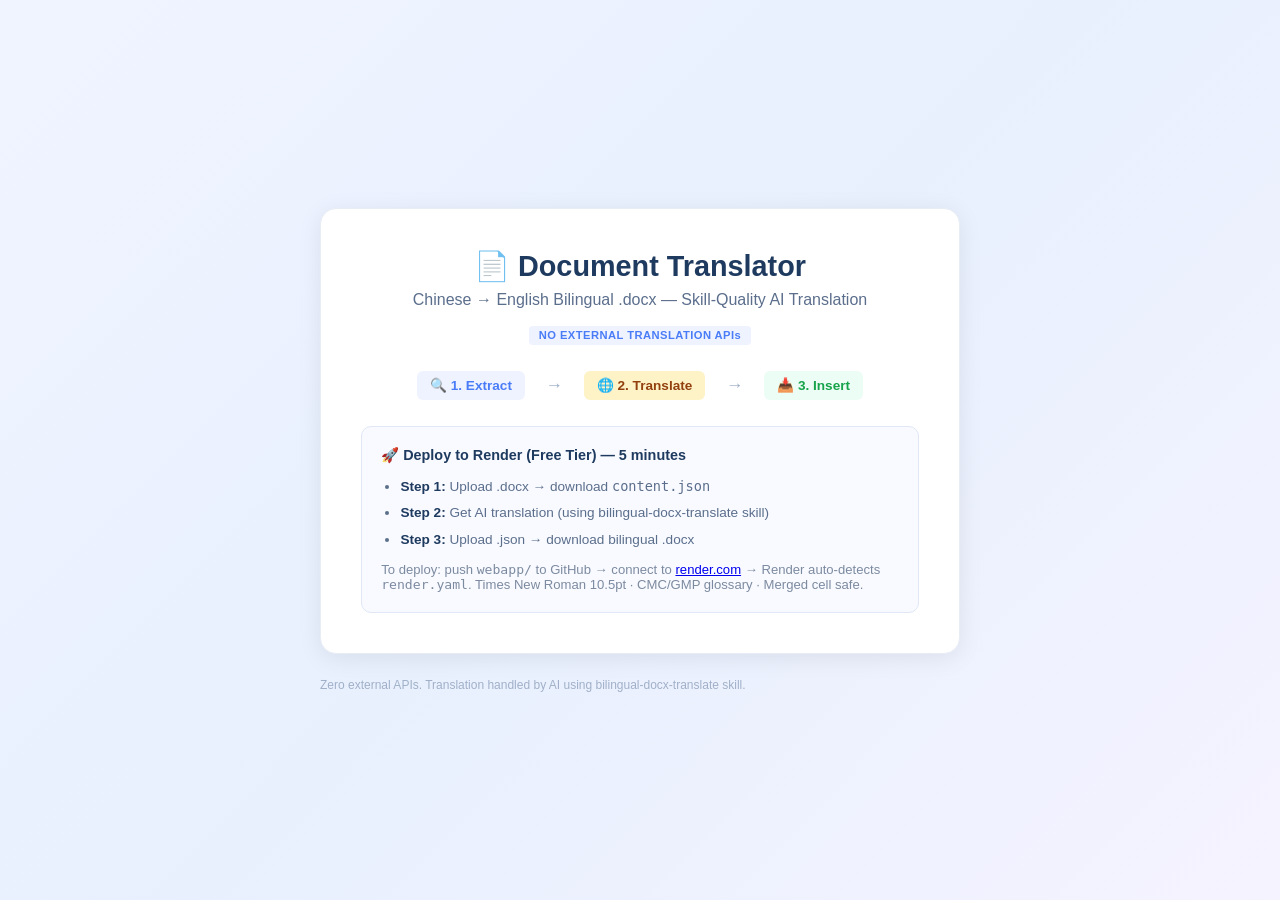
==== static-site/index.html @ 51e57ece "Bilingual Document Translator — CN→EN with CMC terminology verification" ====
<!DOCTYPE html>
<html lang="en">
<head>
    <meta charset="UTF-8">
    <meta name="viewport" content="width=device-width, initial-scale=1.0">
    <title>Document Translator — Deploy Guide</title>
    <style>
        * { box-sizing: border-box; margin: 0; padding: 0; }
        body {
            font-family: -apple-system, BlinkMacSystemFont, "Segoe UI", Roboto, "Helvetica Neue", Arial, sans-serif;
            background: linear-gradient(135deg, #f0f4ff 0%, #e8f0fe 50%, #f5f3ff 100%);
            color: #1a1a2e; min-height: 100vh; display: flex; align-items: center;
            justify-content: center; padding: 2rem 1rem;
        }
        .container { width: 100%; max-width: 640px; }
        .card { background: #fff; border-radius: 16px; padding: 2.5rem; box-shadow: 0 4px 24px rgba(0,0,0,0.08); border: 1px solid #e8edf5; text-align: center; margin-bottom: 1.5rem; }
        h1 { font-size: 1.8rem; font-weight: 700; color: #1e3a5f; margin-bottom: 0.5rem; }
        .subtitle { color: #5b6e8c; margin-bottom: 1rem; }
        .badge { display: inline-block; background: #eef3ff; color: #4a7cf7; font-size: 0.7rem; font-weight: 600;
            padding: 0.2rem 0.6rem; border-radius: 4px; letter-spacing: 0.04em; }
        .flow { display: flex; align-items: center; justify-content: center; gap: 0.5rem; margin: 1.5rem 0; flex-wrap: wrap; font-size: 0.85rem; font-weight: 600; }
        .flow span { padding: 0.4rem 0.8rem; border-radius: 6px; }
        .flow .s1 { background: #eef3ff; color: #4a7cf7; }
        .flow .s2 { background: #fef3c7; color: #92400e; }
        .flow .s3 { background: #ecfdf5; color: #16a34a; }
        .flow .arr { color: #a0b0c8; font-size: 1.1rem; }

        .info { text-align: left; background: #f8faff; border-radius: 10px; padding: 1.2rem; border: 1px solid #e0e8f5; }
        .info h3 { font-size: 0.9rem; color: #1e3a5f; margin-bottom: 0.75rem; }
        .info ul { padding-left: 1.2rem; }
        .info li { font-size: 0.85rem; color: #5b6e8c; margin-bottom: 0.4rem; line-height: 1.5; }
        .info li strong { color: #1e3a5f; }
        .btn {
            display: inline-block; padding: 0.75rem 2rem; background: #4a7cf7; color: #fff;
            border-radius: 8px; text-decoration: none; font-weight: 600; font-size: 0.95rem;
            transition: background 0.15s; margin-top: 1rem;
        }
        .btn:hover { background: #3a6ae0; }
        .footer { font-size: 0.75rem; color: #a0b0c8; margin-top: 1.5rem; }
    </style>
</head>
<body>
    <div class="container">
        <div class="card">
            <h1>&#x1F4C4; Document Translator</h1>
            <p class="subtitle">Chinese &#x2192; English Bilingual .docx &mdash; Skill-Quality AI Translation</p>
            <span class="badge">NO EXTERNAL TRANSLATION APIs</span>

            <div class="flow">
                <span class="s1">&#x1F50D; 1. Extract</span>
                <span class="arr">&#x2192;</span>
                <span class="s2">&#x1F310; 2. Translate</span>
                <span class="arr">&#x2192;</span>
                <span class="s3">&#x1F4E5; 3. Insert</span>
            </div>

            <div class="info">
                <h3>&#x1F680; Deploy to Render (Free Tier) &mdash; 5 minutes</h3>
                <ul>
                    <li><strong>Step 1:</strong> Upload .docx &rarr; download <code>content.json</code></li>
                    <li><strong>Step 2:</strong> Get AI translation (using bilingual-docx-translate skill)</li>
                    <li><strong>Step 3:</strong> Upload .json &rarr; download bilingual .docx</li>
                </ul>
                <p style="font-size:0.82rem;margin-top:0.75rem;color:#7c8aa0">
                    To deploy: push <code>webapp/</code> to GitHub &rarr; connect to <a href="https://render.com">render.com</a> &rarr; Render auto-detects <code>render.yaml</code>.
                    Times New Roman 10.5pt &middot; CMC/GMP glossary &middot; Merged cell safe.
                </p>
            </div>
        </div>
        <div class="footer">Zero external APIs. Translation handled by AI using bilingual-docx-translate skill.</div>
    </div>
</body>
</html>
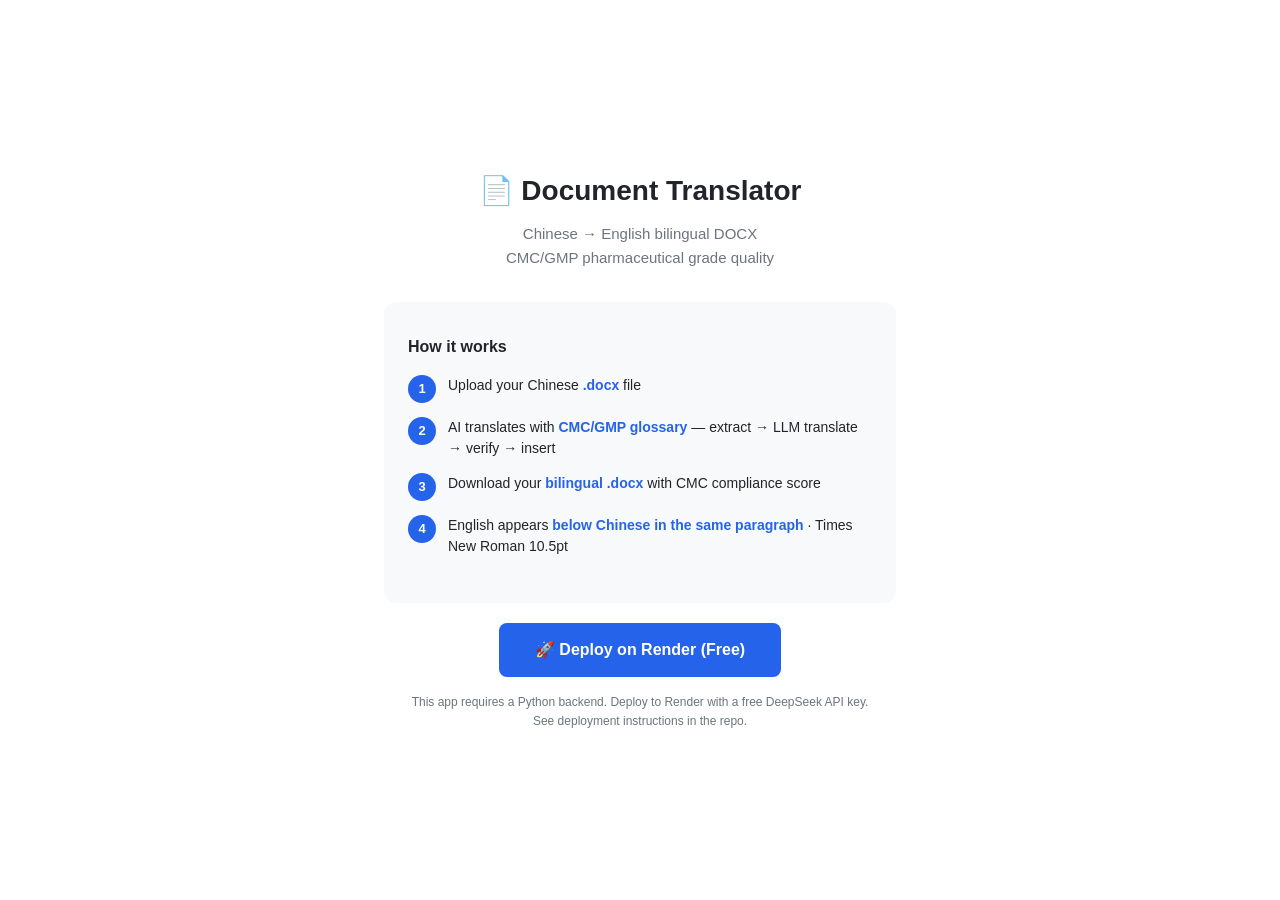
==== commit 82b71530: "Simplify to single-step flow: upload → auto translate → download" ====
--- a/static-site/index.html
+++ b/static-site/index.html
@@ -3,71 +3,103 @@
 <head>
     <meta charset="UTF-8">
     <meta name="viewport" content="width=device-width, initial-scale=1.0">
-    <title>Document Translator — Deploy Guide</title>
+    <title>Document Translator — Chinese → English Bilingual DOCX</title>
     <style>
-        * { box-sizing: border-box; margin: 0; padding: 0; }
+        :root {
+            --bg: #ffffff;
+            --card: #f8f9fa;
+            --border: #dee2e6;
+            --text: #212529;
+            --text-secondary: #6c757d;
+            --primary: #2563eb;
+            --radius: 12px;
+        }
+        * { margin: 0; padding: 0; box-sizing: border-box; }
         body {
-            font-family: -apple-system, BlinkMacSystemFont, "Segoe UI", Roboto, "Helvetica Neue", Arial, sans-serif;
-            background: linear-gradient(135deg, #f0f4ff 0%, #e8f0fe 50%, #f5f3ff 100%);
-            color: #1a1a2e; min-height: 100vh; display: flex; align-items: center;
-            justify-content: center; padding: 2rem 1rem;
+            font-family: -apple-system, BlinkMacSystemFont, 'Segoe UI', Roboto, sans-serif;
+            background: var(--bg);
+            color: var(--text);
+            line-height: 1.6;
+            min-height: 100vh;
+            display: flex;
+            align-items: center;
+            justify-content: center;
         }
-        .container { width: 100%; max-width: 640px; }
-        .card { background: #fff; border-radius: 16px; padding: 2.5rem; box-shadow: 0 4px 24px rgba(0,0,0,0.08); border: 1px solid #e8edf5; text-align: center; margin-bottom: 1.5rem; }
-        h1 { font-size: 1.8rem; font-weight: 700; color: #1e3a5f; margin-bottom: 0.5rem; }
-        .subtitle { color: #5b6e8c; margin-bottom: 1rem; }
-        .badge { display: inline-block; background: #eef3ff; color: #4a7cf7; font-size: 0.7rem; font-weight: 600;
-            padding: 0.2rem 0.6rem; border-radius: 4px; letter-spacing: 0.04em; }
-        .flow { display: flex; align-items: center; justify-content: center; gap: 0.5rem; margin: 1.5rem 0; flex-wrap: wrap; font-size: 0.85rem; font-weight: 600; }
-        .flow span { padding: 0.4rem 0.8rem; border-radius: 6px; }
-        .flow .s1 { background: #eef3ff; color: #4a7cf7; }
-        .flow .s2 { background: #fef3c7; color: #92400e; }
-        .flow .s3 { background: #ecfdf5; color: #16a34a; }
-        .flow .arr { color: #a0b0c8; font-size: 1.1rem; }
-
-        .info { text-align: left; background: #f8faff; border-radius: 10px; padding: 1.2rem; border: 1px solid #e0e8f5; }
-        .info h3 { font-size: 0.9rem; color: #1e3a5f; margin-bottom: 0.75rem; }
-        .info ul { padding-left: 1.2rem; }
-        .info li { font-size: 0.85rem; color: #5b6e8c; margin-bottom: 0.4rem; line-height: 1.5; }
-        .info li strong { color: #1e3a5f; }
+        .container { max-width: 560px; padding: 40px 24px; text-align: center; }
+        h1 { font-size: 28px; font-weight: 700; margin-bottom: 8px; }
+        .subtitle { color: var(--text-secondary); font-size: 15px; margin-bottom: 32px; }
+        .card {
+            background: var(--card);
+            border-radius: var(--radius);
+            padding: 32px 24px;
+            text-align: left;
+        }
+        .card h3 { font-size: 16px; margin-bottom: 16px; }
+        .step { display: flex; align-items: flex-start; gap: 12px; margin-bottom: 14px; }
+        .step-num {
+            width: 28px; height: 28px;
+            background: var(--primary);
+            color: white;
+            border-radius: 50%;
+            display: flex;
+            align-items: center;
+            justify-content: center;
+            font-size: 13px;
+            font-weight: 700;
+            flex-shrink: 0;
+        }
+        .step-text { font-size: 14px; line-height: 1.5; }
+        .step-text strong { color: var(--primary); }
         .btn {
-            display: inline-block; padding: 0.75rem 2rem; background: #4a7cf7; color: #fff;
-            border-radius: 8px; text-decoration: none; font-weight: 600; font-size: 0.95rem;
-            transition: background 0.15s; margin-top: 1rem;
+            display: inline-flex;
+            align-items: center;
+            gap: 8px;
+            padding: 14px 36px;
+            border: none;
+            border-radius: 8px;
+            font-size: 16px;
+            font-weight: 600;
+            cursor: pointer;
+            background: var(--primary);
+            color: white;
+            margin-top: 20px;
+            text-decoration: none;
         }
-        .btn:hover { background: #3a6ae0; }
-        .footer { font-size: 0.75rem; color: #a0b0c8; margin-top: 1.5rem; }
+        .btn:hover { background: #1d4ed8; }
+        .note {
+            margin-top: 16px;
+            font-size: 12px;
+            color: var(--text-secondary);
+        }
     </style>
 </head>
 <body>
-    <div class="container">
-        <div class="card">
-            <h1>&#x1F4C4; Document Translator</h1>
-            <p class="subtitle">Chinese &#x2192; English Bilingual .docx &mdash; Skill-Quality AI Translation</p>
-            <span class="badge">NO EXTERNAL TRANSLATION APIs</span>
+<div class="container">
+    <h1>📄 Document Translator</h1>
+    <p class="subtitle">Chinese → English bilingual DOCX<br>CMC/GMP pharmaceutical grade quality</p>
 
-            <div class="flow">
-                <span class="s1">&#x1F50D; 1. Extract</span>
-                <span class="arr">&#x2192;</span>
-                <span class="s2">&#x1F310; 2. Translate</span>
-                <span class="arr">&#x2192;</span>
-                <span class="s3">&#x1F4E5; 3. Insert</span>
-            </div>
+    <div class="card">
+        <h3>How it works</h3>
+        <div class="step">
+            <div class="step-num">1</div>
+            <div class="step-text">Upload your Chinese <strong>.docx</strong> file</div>
+        </div>
+        <div class="step">
+            <div class="step-num">2</div>
+            <div class="step-text">AI translates with <strong>CMC/GMP glossary</strong> — extract → LLM translate → verify → insert</div>
+        </div>
+        <div class="step">
+            <div class="step-num">3</div>
+            <div class="step-text">Download your <strong>bilingual .docx</strong> with CMC compliance score</div>
+        </div>
+        <div class="step">
+            <div class="step-num">4</div>
+            <div class="step-text">English appears <strong>below Chinese in the same paragraph</strong> · Times New Roman 10.5pt</div>
+        </div>
+    </div>
 
-            <div class="info">
-                <h3>&#x1F680; Deploy to Render (Free Tier) &mdash; 5 minutes</h3>
-                <ul>
-                    <li><strong>Step 1:</strong> Upload .docx &rarr; download <code>content.json</code></li>
-                    <li><strong>Step 2:</strong> Get AI translation (using bilingual-docx-translate skill)</li>
-                    <li><strong>Step 3:</strong> Upload .json &rarr; download bilingual .docx</li>
-                </ul>
-                <p style="font-size:0.82rem;margin-top:0.75rem;color:#7c8aa0">
-                    To deploy: push <code>webapp/</code> to GitHub &rarr; connect to <a href="https://render.com">render.com</a> &rarr; Render auto-detects <code>render.yaml</code>.
-                    Times New Roman 10.5pt &middot; CMC/GMP glossary &middot; Merged cell safe.
-                </p>
-            </div>
-        </div>
-        <div class="footer">Zero external APIs. Translation handled by AI using bilingual-docx-translate skill.</div>
-    </div>
+    <a class="btn" href="https://render.com" target="_blank">🚀 Deploy on Render (Free)</a>
+    <p class="note">This app requires a Python backend. Deploy to Render with a free DeepSeek API key.<br>See deployment instructions in the repo.</p>
+</div>
 </body>
 </html>
